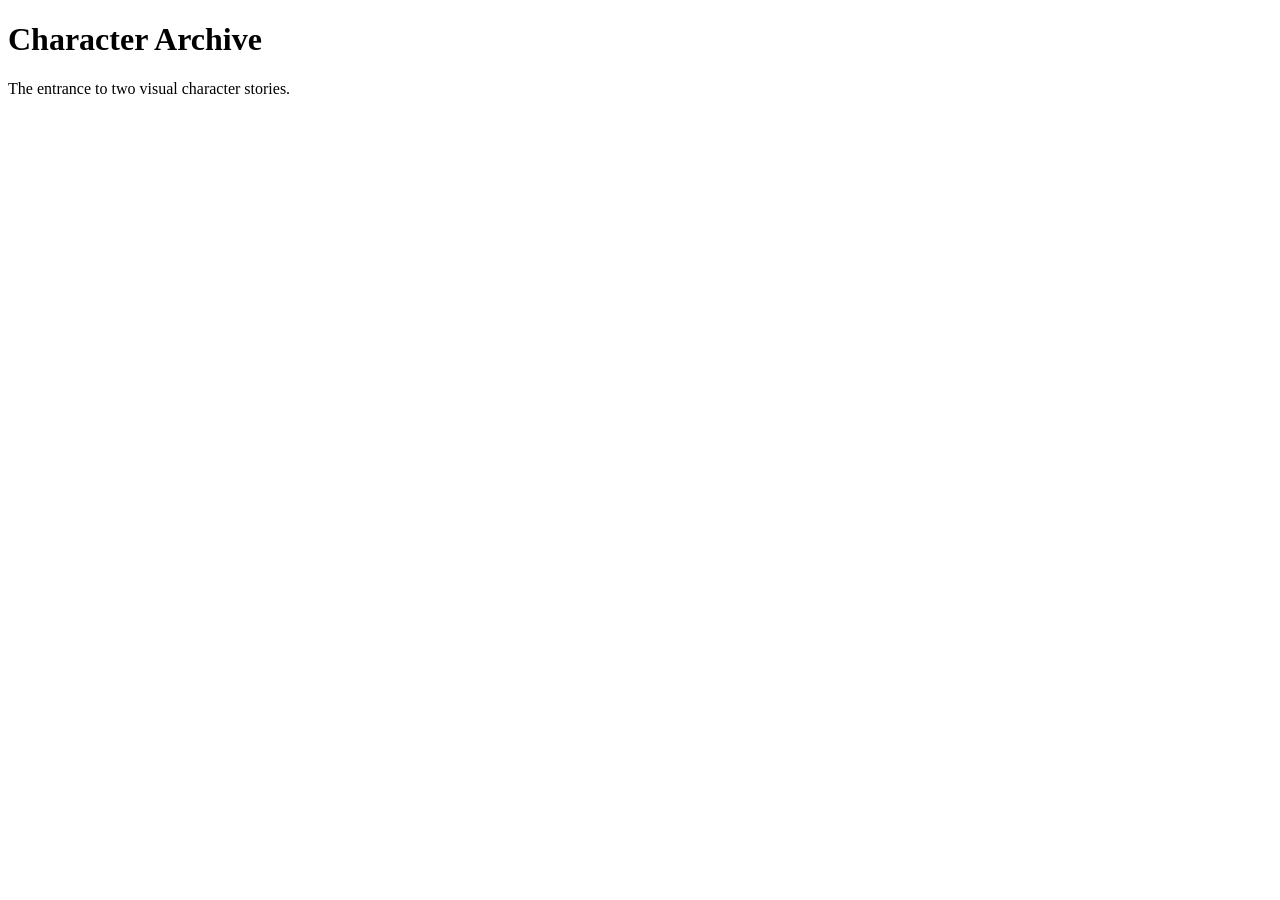
==== index.html @ bdc7c44c "chore: initialize character archive structure" ====
<!doctype html>
<html lang="en">
  <head>
    <meta charset="UTF-8">
    <meta name="viewport" content="width=device-width, initial-scale=1.0">
    <title>Character Archive</title>
  </head>
  <body>
    <main>
      <h1>Character Archive</h1>
      <p>The entrance to two visual character stories.</p>
    </main>
  </body>
</html>
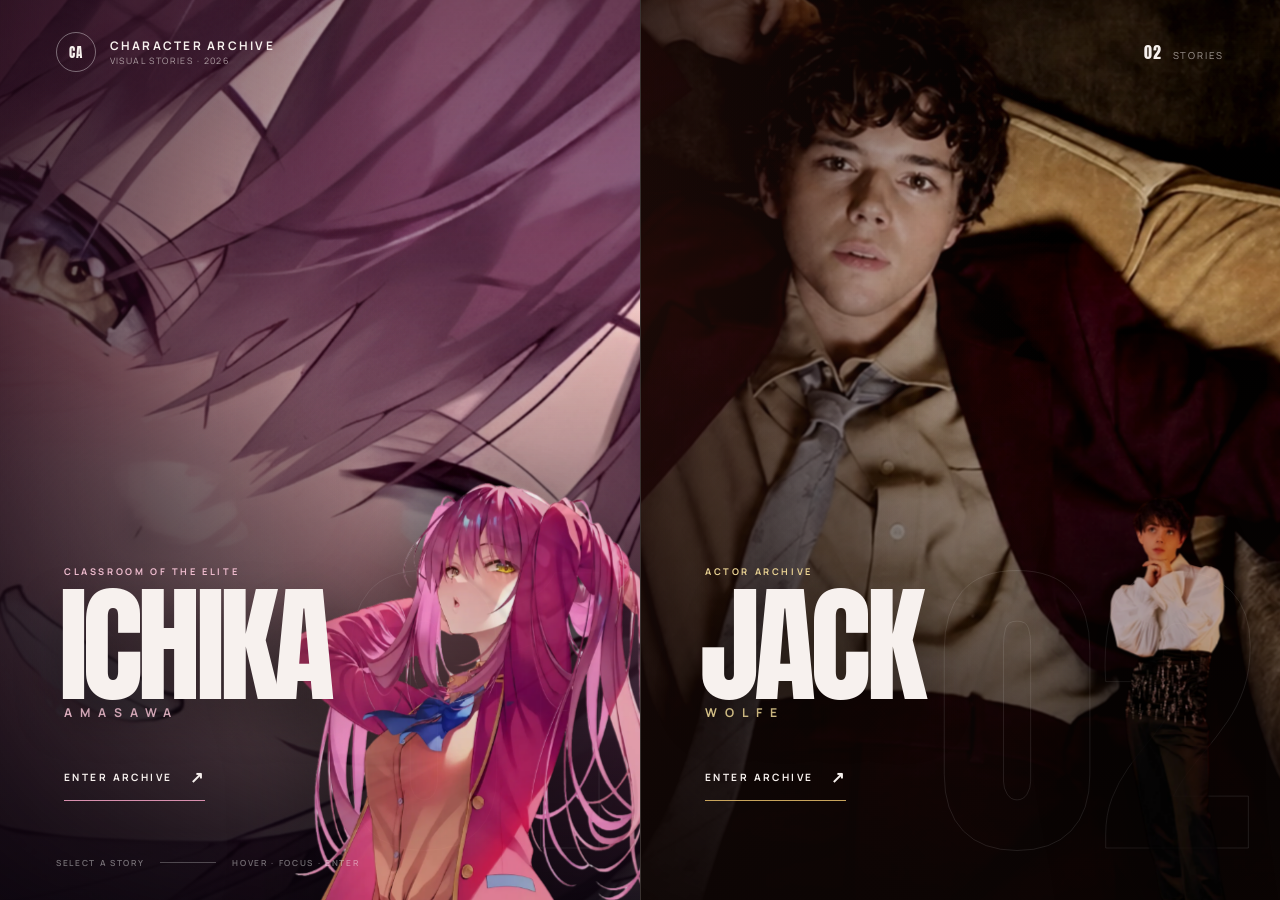
==== commit 6d2a365d: "feat: build interactive character hub" ====
--- a/index.html
+++ b/index.html
@@ -3,12 +3,62 @@
   <head>
     <meta charset="UTF-8">
     <meta name="viewport" content="width=device-width, initial-scale=1.0">
+    <meta name="description" content="Character Archive — two visual stories devoted to Ichika Amasawa and Jack Wolfe.">
+    <meta name="theme-color" content="#09070b">
     <title>Character Archive</title>
+    <link rel="preconnect" href="https://fonts.googleapis.com">
+    <link rel="preconnect" href="https://fonts.gstatic.com" crossorigin>
+    <link href="https://fonts.googleapis.com/css2?family=Anton&family=Manrope:wght@400;500;600;700&display=swap" rel="stylesheet">
+    <link rel="stylesheet" href="styles.css">
+    <script src="script.js" defer></script>
   </head>
   <body>
-    <main>
-      <h1>Character Archive</h1>
-      <p>The entrance to two visual character stories.</p>
+    <a class="skip-link" href="#archive">Skip to character selection</a>
+    <header class="site-header">
+      <a class="brand" href="index.html" aria-label="Character Archive home">
+        <span class="brand__mark" aria-hidden="true">CA</span>
+        <span class="brand__copy">
+          <strong>Character Archive</strong>
+          <small>Visual stories · 2026</small>
+        </span>
+      </a>
+      <p class="site-header__counter" aria-label="Two stories are available"><span>02</span> stories</p>
+    </header>
+
+    <main class="archive" id="archive" aria-label="Choose a character archive">
+      <a class="portal portal--ichika" href="characters/ichika/index.html" data-portal="ichika">
+        <span class="portal__scene" aria-hidden="true"></span>
+        <span class="portal__shade" aria-hidden="true"></span>
+        <span class="portal__number" aria-hidden="true">01</span>
+        <span class="portal__content">
+          <span class="portal__eyebrow">Classroom of the Elite</span>
+          <span class="portal__name" aria-hidden="true">Ichika</span>
+          <span class="portal__surname">Amasawa</span>
+          <span class="portal__description">Playful intelligence.<br>A smile with a hidden edge.</span>
+          <span class="portal__action">Enter archive <span class="portal__arrow" aria-hidden="true">↗</span></span>
+        </span>
+        <img class="portal__figure" src="characters/ichika/assets/images/background.webp" alt="" aria-hidden="true">
+        <span class="sr-only">Open the Ichika Amasawa character archive</span>
+      </a>
+
+      <a class="portal portal--jack" href="characters/jack/index.html" data-portal="jack">
+        <span class="portal__scene" aria-hidden="true"></span>
+        <span class="portal__shade" aria-hidden="true"></span>
+        <span class="portal__number" aria-hidden="true">02</span>
+        <span class="portal__content">
+          <span class="portal__eyebrow">Actor Archive</span>
+          <span class="portal__name" aria-hidden="true">Jack</span>
+          <span class="portal__surname">Wolfe</span>
+          <span class="portal__description">Quiet intensity.<br>A performer between worlds.</span>
+          <span class="portal__action">Enter archive <span class="portal__arrow" aria-hidden="true">↗</span></span>
+        </span>
+        <img class="portal__figure" src="characters/jack/assets/images/background.webp" alt="" aria-hidden="true">
+        <span class="sr-only">Open the Jack Wolfe character archive</span>
+      </a>
     </main>
+
+    <footer class="site-footer" aria-hidden="true">
+      <span>Select a story</span><span class="site-footer__line"></span><span>Hover · focus · enter</span>
+    </footer>
   </body>
 </html>
--- a/styles.css
+++ b/styles.css
@@ -0,0 +1,320 @@
+:root {
+  color-scheme: dark;
+  --page-bg: #09070b;
+  --paper: #f7f1ee;
+  --muted: rgba(247, 241, 238, 0.62);
+  --line: rgba(255, 255, 255, 0.15);
+  --header-height: 6.5rem;
+  --ease-out: cubic-bezier(0.22, 1, 0.36, 1);
+}
+
+*, *::before, *::after { box-sizing: border-box; }
+
+html { min-width: 20rem; background: var(--page-bg); }
+
+body {
+  min-height: 100svh;
+  margin: 0;
+  overflow: hidden;
+  color: var(--paper);
+  background: var(--page-bg);
+  font-family: "Manrope", sans-serif;
+}
+
+a { color: inherit; }
+
+.skip-link {
+  position: fixed;
+  z-index: 100;
+  top: 1rem;
+  left: 1rem;
+  padding: 0.75rem 1rem;
+  color: #111;
+  background: #fff;
+  border-radius: 0.35rem;
+  transform: translateY(-180%);
+}
+
+.skip-link:focus { transform: translateY(0); }
+
+.sr-only {
+  position: absolute;
+  width: 1px;
+  height: 1px;
+  padding: 0;
+  margin: -1px;
+  overflow: hidden;
+  clip: rect(0, 0, 0, 0);
+  white-space: nowrap;
+  border: 0;
+}
+
+.site-header {
+  position: fixed;
+  z-index: 20;
+  inset: 0 0 auto;
+  display: flex;
+  align-items: center;
+  justify-content: space-between;
+  width: 100%;
+  height: var(--header-height);
+  padding: 0 3.5rem;
+  pointer-events: none;
+}
+
+.brand {
+  display: inline-flex;
+  align-items: center;
+  gap: 0.85rem;
+  color: var(--paper);
+  text-decoration: none;
+  pointer-events: auto;
+}
+
+.brand__mark {
+  display: grid;
+  width: 2.5rem;
+  aspect-ratio: 1;
+  place-items: center;
+  border: 1px solid rgba(255, 255, 255, 0.38);
+  border-radius: 50%;
+  font-family: "Anton", sans-serif;
+  font-size: 0.82rem;
+  letter-spacing: 0.04em;
+}
+
+.brand__copy { display: grid; gap: 0.12rem; text-transform: uppercase; }
+.brand__copy strong { font-size: 0.74rem; letter-spacing: 0.19em; }
+.brand__copy small { color: var(--muted); font-size: 0.55rem; letter-spacing: 0.16em; }
+
+.site-header__counter {
+  margin: 0;
+  color: var(--muted);
+  font-size: 0.6rem;
+  letter-spacing: 0.2em;
+  text-transform: uppercase;
+}
+
+.site-header__counter span {
+  margin-right: 0.45rem;
+  color: var(--paper);
+  font-family: "Anton", sans-serif;
+  font-size: 1rem;
+  letter-spacing: 0.05em;
+}
+
+.archive { display: flex; min-height: 100svh; }
+
+.portal {
+  --accent: #d88fae;
+  --accent-soft: #f0bed0;
+  --scene-x: 0px;
+  --scene-y: 0px;
+  --figure-x: 0px;
+  --figure-y: 0px;
+  position: relative;
+  isolation: isolate;
+  flex: 1 1 50%;
+  min-width: 0;
+  overflow: hidden;
+  background: #161018;
+  text-decoration: none;
+  transition: flex-grow 0.85s var(--ease-out), filter 0.6s ease;
+}
+
+.portal--jack { --accent: #c8a45c; --accent-soft: #ead394; background: #160e0c; }
+.portal + .portal { border-left: 1px solid var(--line); }
+
+.portal__scene, .portal__shade, .portal__number, .portal__content, .portal__figure { position: absolute; }
+
+.portal__scene {
+  z-index: -4;
+  inset: -3%;
+  background-position: center;
+  background-size: cover;
+  filter: saturate(0.72) contrast(1.08);
+  transform: translate3d(var(--scene-x), var(--scene-y), 0) scale(1.07);
+  transition: filter 0.7s ease, transform 1.1s var(--ease-out);
+}
+
+.portal--ichika .portal__scene {
+  background-image: url("characters/ichika/assets/images/main_photo.jpg");
+  background-position: 58% center;
+}
+
+.portal--jack .portal__scene {
+  background-image: url("characters/jack/assets/images/main_photo.webp");
+  background-position: 54% center;
+}
+
+.portal__shade {
+  z-index: -3;
+  inset: 0;
+  transition: opacity 0.6s ease;
+}
+
+.portal--ichika .portal__shade {
+  background: linear-gradient(180deg, rgba(8, 4, 12, 0.25), transparent 32%, rgba(9, 4, 12, 0.9)), linear-gradient(90deg, rgba(32, 9, 24, 0.76), transparent 64%);
+}
+
+.portal--jack .portal__shade {
+  background: linear-gradient(180deg, rgba(7, 3, 3, 0.3), transparent 32%, rgba(12, 5, 4, 0.9)), linear-gradient(90deg, rgba(35, 13, 9, 0.75), transparent 64%);
+}
+
+.portal__number {
+  z-index: -2;
+  right: 4.5vw;
+  bottom: 8vh;
+  color: transparent;
+  -webkit-text-stroke: 1px rgba(255, 255, 255, 0.14);
+  font-family: "Anton", sans-serif;
+  font-size: clamp(13rem, 25vw, 33rem);
+  line-height: 0.72;
+  opacity: 0.72;
+  transform: translateX(10%);
+  transition: color 0.7s ease, transform 0.9s var(--ease-out);
+}
+
+.portal__figure {
+  z-index: -1;
+  right: -8%;
+  bottom: -5%;
+  width: min(57%, 44rem);
+  height: 82%;
+  object-fit: contain;
+  object-position: bottom right;
+  opacity: 0.87;
+  filter: drop-shadow(-1.3rem 1.5rem 2.5rem rgba(0, 0, 0, 0.45));
+  transform: translate3d(var(--figure-x), calc(2.5rem + var(--figure-y)), 0) scale(0.97);
+  transition: opacity 0.7s ease, transform 1s var(--ease-out);
+}
+
+.portal--ichika .portal__figure { right: -4%; width: min(60%, 47rem); }
+
+.portal__content {
+  z-index: 2;
+  left: clamp(2rem, 5vw, 6rem);
+  bottom: clamp(5rem, 11vh, 10rem);
+  display: flex;
+  flex-direction: column;
+  align-items: flex-start;
+  max-width: 31rem;
+}
+
+.portal__eyebrow {
+  margin-bottom: 1.25rem;
+  color: var(--accent-soft);
+  font-size: clamp(0.58rem, 0.62vw, 0.72rem);
+  font-weight: 700;
+  letter-spacing: 0.28em;
+  text-transform: uppercase;
+}
+
+.portal__name {
+  font-family: "Anton", sans-serif;
+  font-size: clamp(5.5rem, 10vw, 11.5rem);
+  font-weight: 400;
+  letter-spacing: -0.045em;
+  line-height: 0.74;
+  text-transform: uppercase;
+  text-shadow: 0 1.2rem 3rem rgba(0, 0, 0, 0.32);
+  transform: translateX(-0.04em);
+  transition: color 0.65s ease, letter-spacing 0.8s var(--ease-out);
+}
+
+.portal__surname {
+  margin-top: 0.7rem;
+  color: var(--accent-soft);
+  font-size: clamp(0.76rem, 0.9vw, 1rem);
+  font-weight: 700;
+  letter-spacing: 0.65em;
+  text-transform: uppercase;
+}
+
+.portal__description {
+  max-height: 0;
+  margin-top: 0;
+  overflow: hidden;
+  color: rgba(255, 255, 255, 0.72);
+  font-size: clamp(0.74rem, 0.78vw, 0.92rem);
+  line-height: 1.65;
+  opacity: 0;
+  transform: translateY(0.75rem);
+  transition: max-height 0.65s var(--ease-out), margin 0.65s var(--ease-out), opacity 0.45s ease, transform 0.65s var(--ease-out);
+}
+
+.portal__action {
+  display: inline-flex;
+  align-items: center;
+  gap: 1.1rem;
+  margin-top: 2rem;
+  padding: 0.78rem 0;
+  border-bottom: 1px solid var(--accent);
+  font-size: 0.63rem;
+  font-weight: 700;
+  letter-spacing: 0.24em;
+  text-transform: uppercase;
+}
+
+.portal__arrow { font-size: 1rem; transition: transform 0.45s var(--ease-out); }
+.portal:focus-visible { z-index: 5; outline: 3px solid var(--accent-soft); outline-offset: -6px; }
+
+@media (hover: hover) and (pointer: fine) {
+  .archive:has(.portal:hover) .portal:not(:hover) { filter: brightness(0.58) saturate(0.7); }
+  .portal:hover, .portal:focus-visible { flex-grow: 1.32; }
+  .portal:hover .portal__scene, .portal:focus-visible .portal__scene { filter: saturate(0.98) contrast(1.05); transform: translate3d(var(--scene-x), var(--scene-y), 0) scale(1.02); }
+  .portal:hover .portal__figure, .portal:focus-visible .portal__figure { opacity: 1; transform: translate3d(var(--figure-x), var(--figure-y), 0) scale(1); }
+  .portal:hover .portal__number, .portal:focus-visible .portal__number { color: color-mix(in srgb, var(--accent) 7%, transparent); transform: translateX(0); }
+  .portal:hover .portal__name, .portal:focus-visible .portal__name { color: var(--accent-soft); letter-spacing: -0.025em; }
+  .portal:hover .portal__description, .portal:focus-visible .portal__description { max-height: 5rem; margin-top: 1.4rem; opacity: 1; transform: translateY(0); }
+  .portal:hover .portal__arrow, .portal:focus-visible .portal__arrow { transform: translate(0.25rem, -0.25rem); }
+}
+
+.site-footer {
+  position: fixed;
+  z-index: 20;
+  right: 3.5rem;
+  bottom: 2rem;
+  left: 3.5rem;
+  display: flex;
+  align-items: center;
+  gap: 1rem;
+  color: rgba(255, 255, 255, 0.42);
+  font-size: 0.52rem;
+  font-weight: 600;
+  letter-spacing: 0.2em;
+  text-transform: uppercase;
+  pointer-events: none;
+}
+
+.site-footer__line { width: 3.5rem; height: 1px; background: rgba(255, 255, 255, 0.25); }
+
+@media (max-width: 900px) {
+  body { overflow: auto; }
+  .site-header { height: 5.5rem; padding: 0 1.25rem; }
+  .site-header__counter { display: none; }
+  .archive { flex-direction: column; min-height: 100svh; }
+  .portal { flex: none; min-height: 50svh; }
+  .portal + .portal { border-top: 1px solid var(--line); border-left: 0; }
+  .portal__scene { inset: 0; }
+  .portal__content { left: 1.5rem; bottom: 2.2rem; }
+  .portal__eyebrow { margin-bottom: 0.75rem; }
+  .portal__name { font-size: clamp(4.2rem, 21vw, 7rem); }
+  .portal__surname { margin-top: 0.45rem; }
+  .portal__action { margin-top: 1.2rem; }
+  .portal__description, .portal__number { display: none; }
+  .portal__figure { right: -3%; width: 46%; height: 74%; opacity: 0.95; transform: none; }
+  .site-footer { display: none; }
+}
+
+@media (max-width: 520px) {
+  .brand__copy small { display: none; }
+  .portal { min-height: 31rem; }
+  .portal__figure { width: 52%; }
+  .portal__action { font-size: 0.56rem; }
+}
+
+@media (prefers-reduced-motion: reduce) {
+  *, *::before, *::after { scroll-behavior: auto !important; transition-duration: 0.01ms !important; animation-duration: 0.01ms !important; animation-iteration-count: 1 !important; }
+  .portal__scene, .portal__figure { transform: none !important; }
+}
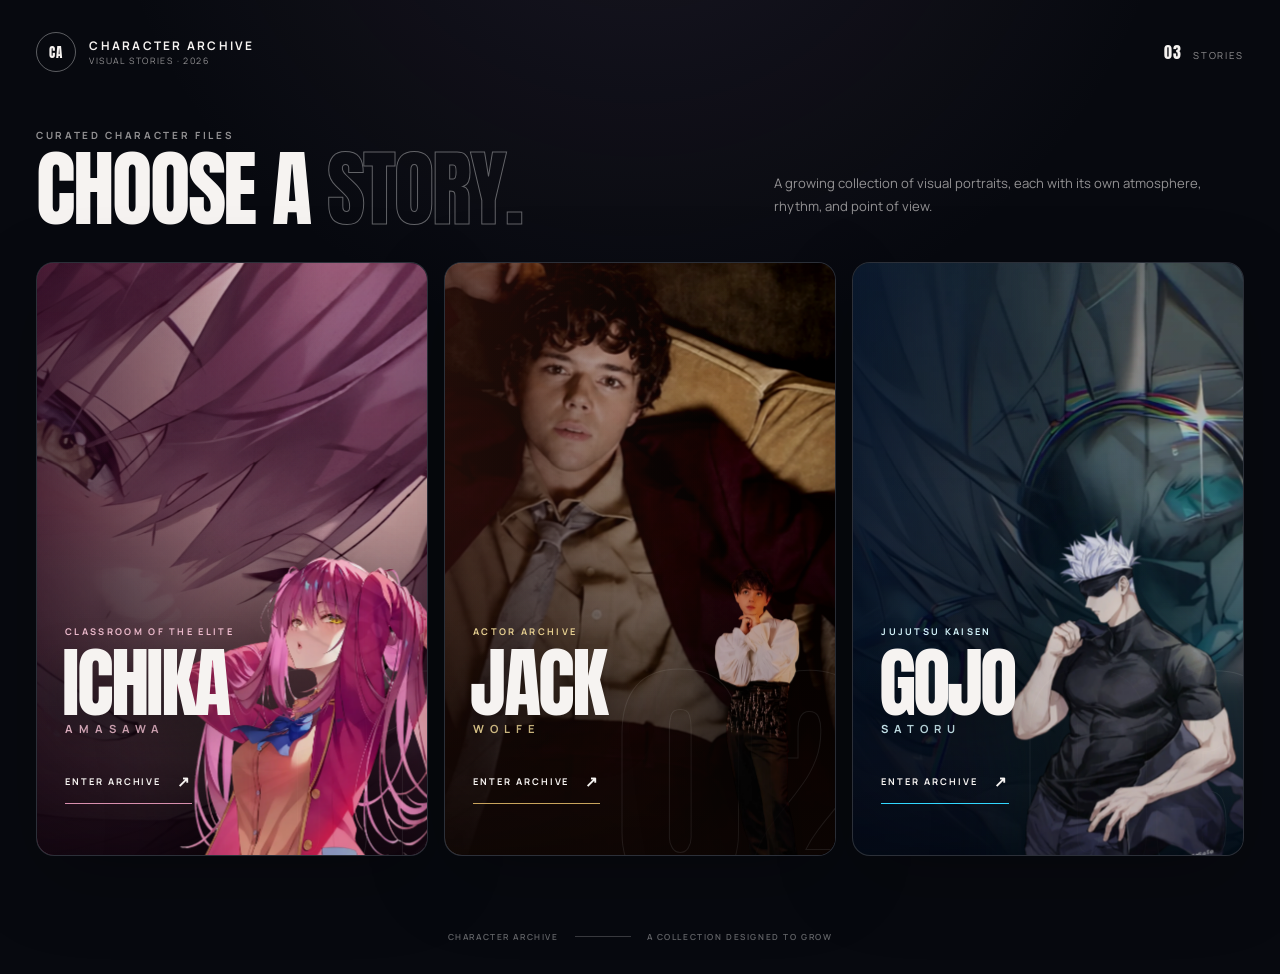
==== commit 49c2022d: "feat: add Satoru archive and scalable hub" ====
--- a/index.html
+++ b/index.html
@@ -3,17 +3,19 @@
   <head>
     <meta charset="UTF-8">
     <meta name="viewport" content="width=device-width, initial-scale=1.0">
-    <meta name="description" content="Character Archive — two visual stories devoted to Ichika Amasawa and Jack Wolfe.">
-    <meta name="theme-color" content="#09070b">
+    <meta name="description" content="Character Archive — a growing collection of cinematic visual stories devoted to remarkable characters and performers.">
+    <meta name="theme-color" content="#07090f">
     <title>Character Archive</title>
     <link rel="preconnect" href="https://fonts.googleapis.com">
     <link rel="preconnect" href="https://fonts.gstatic.com" crossorigin>
     <link href="https://fonts.googleapis.com/css2?family=Anton&family=Manrope:wght@400;500;600;700&display=swap" rel="stylesheet">
     <link rel="stylesheet" href="styles.css">
+    <script src="archive-data.js" defer></script>
     <script src="script.js" defer></script>
   </head>
   <body>
     <a class="skip-link" href="#archive">Skip to character selection</a>
+
     <header class="site-header">
       <a class="brand" href="index.html" aria-label="Character Archive home">
         <span class="brand__mark" aria-hidden="true">CA</span>
@@ -22,43 +24,43 @@
           <small>Visual stories · 2026</small>
         </span>
       </a>
-      <p class="site-header__counter" aria-label="Two stories are available"><span>02</span> stories</p>
+      <p class="site-header__counter" data-archive-counter aria-live="polite"></p>
     </header>
 
-    <main class="archive" id="archive" aria-label="Choose a character archive">
-      <a class="portal portal--ichika" href="characters/ichika/index.html" data-portal="ichika">
+    <main class="archive-shell">
+      <header class="archive-intro">
+        <div>
+          <p class="archive-intro__eyebrow">Curated character files</p>
+          <h1>Choose a <span>story.</span></h1>
+        </div>
+        <p class="archive-intro__copy">A growing collection of visual portraits, each with its own atmosphere, rhythm, and point of view.</p>
+      </header>
+
+      <section class="archive" id="archive" aria-label="Choose a character archive"></section>
+      <noscript class="no-script">JavaScript is required to assemble the character collection.</noscript>
+    </main>
+
+    <template id="portal-template">
+      <a class="portal" href="#">
         <span class="portal__scene" aria-hidden="true"></span>
         <span class="portal__shade" aria-hidden="true"></span>
-        <span class="portal__number" aria-hidden="true">01</span>
+        <span class="portal__number" aria-hidden="true"></span>
         <span class="portal__content">
-          <span class="portal__eyebrow">Classroom of the Elite</span>
-          <span class="portal__name" aria-hidden="true">Ichika</span>
-          <span class="portal__surname">Amasawa</span>
-          <span class="portal__description">Playful intelligence.<br>A smile with a hidden edge.</span>
+          <span class="portal__eyebrow"></span>
+          <span class="portal__name" aria-hidden="true"></span>
+          <span class="portal__surname"></span>
+          <span class="portal__description"></span>
           <span class="portal__action">Enter archive <span class="portal__arrow" aria-hidden="true">↗</span></span>
         </span>
-        <img class="portal__figure" src="characters/ichika/assets/images/background.webp" alt="" aria-hidden="true">
-        <span class="sr-only">Open the Ichika Amasawa character archive</span>
+        <img class="portal__figure" src="" alt="" aria-hidden="true">
+        <span class="sr-only"></span>
       </a>
+    </template>
 
-      <a class="portal portal--jack" href="characters/jack/index.html" data-portal="jack">
-        <span class="portal__scene" aria-hidden="true"></span>
-        <span class="portal__shade" aria-hidden="true"></span>
-        <span class="portal__number" aria-hidden="true">02</span>
-        <span class="portal__content">
-          <span class="portal__eyebrow">Actor Archive</span>
-          <span class="portal__name" aria-hidden="true">Jack</span>
-          <span class="portal__surname">Wolfe</span>
-          <span class="portal__description">Quiet intensity.<br>A performer between worlds.</span>
-          <span class="portal__action">Enter archive <span class="portal__arrow" aria-hidden="true">↗</span></span>
-        </span>
-        <img class="portal__figure" src="characters/jack/assets/images/background.webp" alt="" aria-hidden="true">
-        <span class="sr-only">Open the Jack Wolfe character archive</span>
-      </a>
-    </main>
-
-    <footer class="site-footer" aria-hidden="true">
-      <span>Select a story</span><span class="site-footer__line"></span><span>Hover · focus · enter</span>
+    <footer class="site-footer">
+      <span>Character Archive</span>
+      <span class="site-footer__line" aria-hidden="true"></span>
+      <span>A collection designed to grow</span>
     </footer>
   </body>
 </html>
--- a/styles.css
+++ b/styles.css
@@ -1,23 +1,30 @@
 :root {
   color-scheme: dark;
-  --page-bg: #09070b;
-  --paper: #f7f1ee;
-  --muted: rgba(247, 241, 238, 0.62);
-  --line: rgba(255, 255, 255, 0.15);
-  --header-height: 6.5rem;
+  --page-bg: #07090f;
+  --page-surface: #0d111b;
+  --paper: #f6f3f1;
+  --muted: rgba(246, 243, 241, 0.58);
+  --line: rgba(255, 255, 255, 0.13);
   --ease-out: cubic-bezier(0.22, 1, 0.36, 1);
+  --page-gutter: clamp(1rem, 2.8vw, 4rem);
 }
 
 *, *::before, *::after { box-sizing: border-box; }
 
-html { min-width: 20rem; background: var(--page-bg); }
+html {
+  min-width: 20rem;
+  background: var(--page-bg);
+  scroll-behavior: smooth;
+}
 
 body {
   min-height: 100svh;
   margin: 0;
-  overflow: hidden;
+  overflow-x: hidden;
   color: var(--paper);
-  background: var(--page-bg);
+  background:
+    radial-gradient(circle at 50% -20%, rgba(121, 93, 132, 0.16), transparent 34rem),
+    var(--page-bg);
   font-family: "Manrope", sans-serif;
 }
 
@@ -50,15 +57,15 @@
 }
 
 .site-header {
-  position: fixed;
+  position: absolute;
   z-index: 20;
   inset: 0 0 auto;
   display: flex;
   align-items: center;
   justify-content: space-between;
   width: 100%;
-  height: var(--header-height);
-  padding: 0 3.5rem;
+  height: 6.5rem;
+  padding: 0 var(--page-gutter);
   pointer-events: none;
 }
 
@@ -76,7 +83,7 @@
   width: 2.5rem;
   aspect-ratio: 1;
   place-items: center;
-  border: 1px solid rgba(255, 255, 255, 0.38);
+  border: 1px solid rgba(255, 255, 255, 0.34);
   border-radius: 50%;
   font-family: "Anton", sans-serif;
   font-size: 0.82rem;
@@ -103,7 +110,60 @@
   letter-spacing: 0.05em;
 }
 
-.archive { display: flex; min-height: 100svh; }
+.archive-shell {
+  min-height: calc(100svh - 4.5rem);
+  padding: clamp(7.5rem, 10vw, 10rem) var(--page-gutter) clamp(2rem, 4vw, 4rem);
+}
+
+.archive-intro {
+  display: grid;
+  grid-template-columns: minmax(0, 1.2fr) minmax(18rem, 0.8fr);
+  gap: 2rem;
+  align-items: end;
+  max-width: 112rem;
+  margin: 0 auto clamp(2rem, 3vw, 3.5rem);
+}
+
+.archive-intro__eyebrow {
+  margin: 0 0 0.75rem;
+  color: var(--muted);
+  font-size: 0.62rem;
+  font-weight: 700;
+  letter-spacing: 0.27em;
+  text-transform: uppercase;
+}
+
+.archive-intro h1 {
+  margin: 0;
+  font-family: "Anton", sans-serif;
+  font-size: clamp(3.5rem, 6.5vw, 8rem);
+  font-weight: 400;
+  letter-spacing: -0.025em;
+  line-height: 0.84;
+  text-transform: uppercase;
+}
+
+.archive-intro h1 span {
+  color: transparent;
+  -webkit-text-stroke: 1px rgba(255, 255, 255, 0.36);
+}
+
+.archive-intro__copy {
+  max-width: 34rem;
+  margin: 0 0 0.35rem auto;
+  color: var(--muted);
+  font-size: clamp(0.82rem, 0.9vw, 1rem);
+  line-height: 1.75;
+}
+
+.archive {
+  --columns: 3;
+  display: grid;
+  grid-template-columns: repeat(var(--columns), minmax(0, 1fr));
+  gap: clamp(0.8rem, 1.25vw, 1.5rem);
+  max-width: 112rem;
+  margin: 0 auto;
+}
 
 .portal {
   --accent: #d88fae;
@@ -114,204 +174,206 @@
   --figure-y: 0px;
   position: relative;
   isolation: isolate;
-  flex: 1 1 50%;
   min-width: 0;
+  min-height: clamp(34rem, 66svh, 58rem);
   overflow: hidden;
-  background: #161018;
+  border: 1px solid var(--line);
+  border-radius: clamp(1rem, 1.4vw, 1.75rem);
+  background: var(--page-surface);
+  box-shadow: 0 1.5rem 5rem rgba(0, 0, 0, 0.22);
+  color: var(--paper);
   text-decoration: none;
-  transition: flex-grow 0.85s var(--ease-out), filter 0.6s ease;
-}
-
-.portal--jack { --accent: #c8a45c; --accent-soft: #ead394; background: #160e0c; }
-.portal + .portal { border-left: 1px solid var(--line); }
+  transform: translateY(0);
+  transition: border-color 0.55s ease, box-shadow 0.65s ease, filter 0.6s ease, opacity 0.6s ease, transform 0.75s var(--ease-out);
+}
 
 .portal__scene, .portal__shade, .portal__number, .portal__content, .portal__figure { position: absolute; }
 
 .portal__scene {
   z-index: -4;
   inset: -3%;
-  background-position: center;
+  background-repeat: no-repeat;
   background-size: cover;
   filter: saturate(0.72) contrast(1.08);
-  transform: translate3d(var(--scene-x), var(--scene-y), 0) scale(1.07);
-  transition: filter 0.7s ease, transform 1.1s var(--ease-out);
-}
-
-.portal--ichika .portal__scene {
-  background-image: url("characters/ichika/assets/images/main_photo.jpg");
-  background-position: 58% center;
-}
-
-.portal--jack .portal__scene {
-  background-image: url("characters/jack/assets/images/main_photo.webp");
-  background-position: 54% center;
+  transform: translate3d(var(--scene-x), var(--scene-y), 0) scale(1.08);
+  transition: filter 0.75s ease, transform 1.05s var(--ease-out);
 }
 
 .portal__shade {
   z-index: -3;
   inset: 0;
-  transition: opacity 0.6s ease;
+  background:
+    linear-gradient(180deg, rgba(5, 5, 8, 0.08), rgba(5, 5, 8, 0.18) 40%, rgba(5, 5, 8, 0.95) 100%),
+    linear-gradient(90deg, rgba(8, 6, 10, 0.78), transparent 72%);
 }
 
 .portal--ichika .portal__shade {
-  background: linear-gradient(180deg, rgba(8, 4, 12, 0.25), transparent 32%, rgba(9, 4, 12, 0.9)), linear-gradient(90deg, rgba(32, 9, 24, 0.76), transparent 64%);
+  background: linear-gradient(180deg, rgba(17, 5, 15, 0.04), rgba(17, 5, 15, 0.2) 40%, rgba(16, 5, 14, 0.96)), linear-gradient(90deg, rgba(45, 10, 33, 0.74), transparent 74%);
 }
 
 .portal--jack .portal__shade {
-  background: linear-gradient(180deg, rgba(7, 3, 3, 0.3), transparent 32%, rgba(12, 5, 4, 0.9)), linear-gradient(90deg, rgba(35, 13, 9, 0.75), transparent 64%);
+  background: linear-gradient(180deg, rgba(15, 6, 4, 0.04), rgba(15, 6, 4, 0.2) 40%, rgba(14, 6, 4, 0.96)), linear-gradient(90deg, rgba(48, 18, 12, 0.72), transparent 74%);
+}
+
+.portal--satoru .portal__shade {
+  background: linear-gradient(180deg, rgba(2, 8, 20, 0.03), rgba(2, 8, 20, 0.18) 40%, rgba(3, 8, 20, 0.96)), linear-gradient(90deg, rgba(5, 19, 43, 0.78), transparent 76%);
 }
 
 .portal__number {
   z-index: -2;
-  right: 4.5vw;
-  bottom: 8vh;
+  right: -0.02em;
+  bottom: -0.08em;
   color: transparent;
-  -webkit-text-stroke: 1px rgba(255, 255, 255, 0.14);
-  font-family: "Anton", sans-serif;
-  font-size: clamp(13rem, 25vw, 33rem);
+  font-family: "Anton", sans-serif;
+  font-size: clamp(14rem, 20vw, 28rem);
   line-height: 0.72;
-  opacity: 0.72;
-  transform: translateX(10%);
+  opacity: 0.7;
+  -webkit-text-stroke: 1px rgba(255, 255, 255, 0.13);
+  transform: translateX(12%);
   transition: color 0.7s ease, transform 0.9s var(--ease-out);
 }
 
 .portal__figure {
   z-index: -1;
-  right: -8%;
+  right: -10%;
   bottom: -5%;
-  width: min(57%, 44rem);
-  height: 82%;
+  width: min(69%, 38rem);
+  height: 80%;
+  max-width: none;
   object-fit: contain;
-  object-position: bottom right;
   opacity: 0.87;
-  filter: drop-shadow(-1.3rem 1.5rem 2.5rem rgba(0, 0, 0, 0.45));
-  transform: translate3d(var(--figure-x), calc(2.5rem + var(--figure-y)), 0) scale(0.97);
+  filter: drop-shadow(-1.3rem 1.5rem 2.5rem rgba(0, 0, 0, 0.48));
+  transform: translate3d(var(--figure-x), calc(2.25rem + var(--figure-y)), 0) scale(0.97);
+  transform-origin: bottom right;
   transition: opacity 0.7s ease, transform 1s var(--ease-out);
 }
 
-.portal--ichika .portal__figure { right: -4%; width: min(60%, 47rem); }
+.portal--ichika .portal__figure { right: -6%; width: min(73%, 42rem); }
+.portal--satoru .portal__figure { right: -7%; width: min(72%, 41rem); filter: drop-shadow(-1.2rem 1.5rem 2.5rem rgba(0, 0, 0, 0.56)) drop-shadow(0 0 2rem rgba(50, 215, 255, 0.1)); }
 
 .portal__content {
   z-index: 2;
-  left: clamp(2rem, 5vw, 6rem);
-  bottom: clamp(5rem, 11vh, 10rem);
+  left: clamp(1.4rem, 2.2vw, 2.8rem);
+  right: clamp(1.4rem, 2.2vw, 2.8rem);
+  bottom: clamp(2rem, 4vw, 4rem);
   display: flex;
   flex-direction: column;
   align-items: flex-start;
-  max-width: 31rem;
 }
 
 .portal__eyebrow {
-  margin-bottom: 1.25rem;
+  margin-bottom: 1rem;
   color: var(--accent-soft);
-  font-size: clamp(0.58rem, 0.62vw, 0.72rem);
+  font-size: 0.58rem;
   font-weight: 700;
-  letter-spacing: 0.28em;
+  letter-spacing: 0.25em;
   text-transform: uppercase;
 }
 
 .portal__name {
   font-family: "Anton", sans-serif;
-  font-size: clamp(5.5rem, 10vw, 11.5rem);
+  font-size: clamp(4.5rem, 6vw, 8rem);
   font-weight: 400;
-  letter-spacing: -0.045em;
-  line-height: 0.74;
-  text-transform: uppercase;
-  text-shadow: 0 1.2rem 3rem rgba(0, 0, 0, 0.32);
-  transform: translateX(-0.04em);
-  transition: color 0.65s ease, letter-spacing 0.8s var(--ease-out);
+  letter-spacing: -0.035em;
+  line-height: 0.75;
+  text-transform: uppercase;
+  text-shadow: 0 1rem 3rem rgba(0, 0, 0, 0.42);
+  transform: translateX(-0.035em);
+  transition: color 0.6s ease, letter-spacing 0.75s var(--ease-out);
 }
 
 .portal__surname {
-  margin-top: 0.7rem;
+  margin-top: 0.6rem;
   color: var(--accent-soft);
-  font-size: clamp(0.76rem, 0.9vw, 1rem);
+  font-size: clamp(0.7rem, 0.8vw, 0.92rem);
   font-weight: 700;
-  letter-spacing: 0.65em;
+  letter-spacing: 0.54em;
   text-transform: uppercase;
 }
 
 .portal__description {
+  max-width: 24rem;
   max-height: 0;
   margin-top: 0;
   overflow: hidden;
-  color: rgba(255, 255, 255, 0.72);
-  font-size: clamp(0.74rem, 0.78vw, 0.92rem);
+  color: rgba(255, 255, 255, 0.68);
+  font-size: clamp(0.72rem, 0.78vw, 0.88rem);
   line-height: 1.65;
   opacity: 0;
-  transform: translateY(0.75rem);
-  transition: max-height 0.65s var(--ease-out), margin 0.65s var(--ease-out), opacity 0.45s ease, transform 0.65s var(--ease-out);
+  transform: translateY(0.65rem);
+  transition: max-height 0.6s var(--ease-out), margin 0.6s var(--ease-out), opacity 0.4s ease, transform 0.6s var(--ease-out);
 }
 
 .portal__action {
   display: inline-flex;
   align-items: center;
-  gap: 1.1rem;
-  margin-top: 2rem;
-  padding: 0.78rem 0;
+  gap: 1rem;
+  margin-top: 1.5rem;
+  padding: 0.7rem 0;
   border-bottom: 1px solid var(--accent);
-  font-size: 0.63rem;
+  font-size: 0.58rem;
   font-weight: 700;
-  letter-spacing: 0.24em;
-  text-transform: uppercase;
-}
-
-.portal__arrow { font-size: 1rem; transition: transform 0.45s var(--ease-out); }
-.portal:focus-visible { z-index: 5; outline: 3px solid var(--accent-soft); outline-offset: -6px; }
+  letter-spacing: 0.21em;
+  text-transform: uppercase;
+}
+
+.portal__arrow { font-size: 0.95rem; transition: transform 0.45s var(--ease-out); }
+.portal:focus-visible { outline: 3px solid var(--accent-soft); outline-offset: 4px; }
 
 @media (hover: hover) and (pointer: fine) {
-  .archive:has(.portal:hover) .portal:not(:hover) { filter: brightness(0.58) saturate(0.7); }
-  .portal:hover, .portal:focus-visible { flex-grow: 1.32; }
-  .portal:hover .portal__scene, .portal:focus-visible .portal__scene { filter: saturate(0.98) contrast(1.05); transform: translate3d(var(--scene-x), var(--scene-y), 0) scale(1.02); }
+  .archive:has(.portal:hover) .portal:not(:hover) { filter: brightness(0.62) saturate(0.72); opacity: 0.72; }
+  .portal:hover, .portal:focus-visible { border-color: color-mix(in srgb, var(--accent) 56%, transparent); box-shadow: 0 2.5rem 7rem rgba(0, 0, 0, 0.38), 0 0 3rem color-mix(in srgb, var(--accent) 8%, transparent); transform: translateY(-0.65rem); }
+  .portal:hover .portal__scene, .portal:focus-visible .portal__scene { filter: saturate(0.98) contrast(1.05); transform: translate3d(var(--scene-x), var(--scene-y), 0) scale(1.03); }
   .portal:hover .portal__figure, .portal:focus-visible .portal__figure { opacity: 1; transform: translate3d(var(--figure-x), var(--figure-y), 0) scale(1); }
   .portal:hover .portal__number, .portal:focus-visible .portal__number { color: color-mix(in srgb, var(--accent) 7%, transparent); transform: translateX(0); }
-  .portal:hover .portal__name, .portal:focus-visible .portal__name { color: var(--accent-soft); letter-spacing: -0.025em; }
-  .portal:hover .portal__description, .portal:focus-visible .portal__description { max-height: 5rem; margin-top: 1.4rem; opacity: 1; transform: translateY(0); }
+  .portal:hover .portal__name, .portal:focus-visible .portal__name { color: var(--accent-soft); letter-spacing: -0.018em; }
+  .portal:hover .portal__description, .portal:focus-visible .portal__description { max-height: 4rem; margin-top: 1.15rem; opacity: 1; transform: translateY(0); }
   .portal:hover .portal__arrow, .portal:focus-visible .portal__arrow { transform: translate(0.25rem, -0.25rem); }
 }
 
+.no-script {
+  display: block;
+  padding: 2rem;
+  border: 1px solid var(--line);
+  border-radius: 1rem;
+  color: var(--muted);
+  text-align: center;
+}
+
 .site-footer {
-  position: fixed;
-  z-index: 20;
-  right: 3.5rem;
-  bottom: 2rem;
-  left: 3.5rem;
   display: flex;
   align-items: center;
+  justify-content: center;
   gap: 1rem;
-  color: rgba(255, 255, 255, 0.42);
+  padding: 1.5rem var(--page-gutter) 2rem;
+  color: rgba(255, 255, 255, 0.38);
   font-size: 0.52rem;
   font-weight: 600;
-  letter-spacing: 0.2em;
-  text-transform: uppercase;
-  pointer-events: none;
-}
-
-.site-footer__line { width: 3.5rem; height: 1px; background: rgba(255, 255, 255, 0.25); }
-
-@media (max-width: 900px) {
-  body { overflow: auto; }
-  .site-header { height: 5.5rem; padding: 0 1.25rem; }
+  letter-spacing: 0.19em;
+  text-transform: uppercase;
+}
+
+.site-footer__line { width: 3.5rem; height: 1px; background: rgba(255, 255, 255, 0.2); }
+
+@media (max-width: 1080px) {
+  .archive-intro { grid-template-columns: 1fr; gap: 1rem; }
+  .archive-intro__copy { margin-left: 0; }
+}
+
+@media (hover: none) {
+  .portal__description { max-height: 4rem; margin-top: 1rem; opacity: 1; transform: none; }
+}
+
+@media (max-width: 680px) {
+  .site-header { height: 5.5rem; }
   .site-header__counter { display: none; }
-  .archive { flex-direction: column; min-height: 100svh; }
-  .portal { flex: none; min-height: 50svh; }
-  .portal + .portal { border-top: 1px solid var(--line); border-left: 0; }
-  .portal__scene { inset: 0; }
-  .portal__content { left: 1.5rem; bottom: 2.2rem; }
-  .portal__eyebrow { margin-bottom: 0.75rem; }
-  .portal__name { font-size: clamp(4.2rem, 21vw, 7rem); }
-  .portal__surname { margin-top: 0.45rem; }
-  .portal__action { margin-top: 1.2rem; }
-  .portal__description, .portal__number { display: none; }
-  .portal__figure { right: -3%; width: 46%; height: 74%; opacity: 0.95; transform: none; }
-  .site-footer { display: none; }
-}
-
-@media (max-width: 520px) {
   .brand__copy small { display: none; }
-  .portal { min-height: 31rem; }
-  .portal__figure { width: 52%; }
-  .portal__action { font-size: 0.56rem; }
+  .archive-shell { padding-top: 7rem; }
+  .archive-intro h1 { font-size: clamp(3.25rem, 17vw, 5rem); }
+  .portal { min-height: 34rem; }
+  .portal__figure { width: 65%; height: 72%; }
+  .portal__name { font-size: clamp(4rem, 22vw, 6rem); }
+  .site-footer { flex-wrap: wrap; text-align: center; }
 }
 
 @media (prefers-reduced-motion: reduce) {
